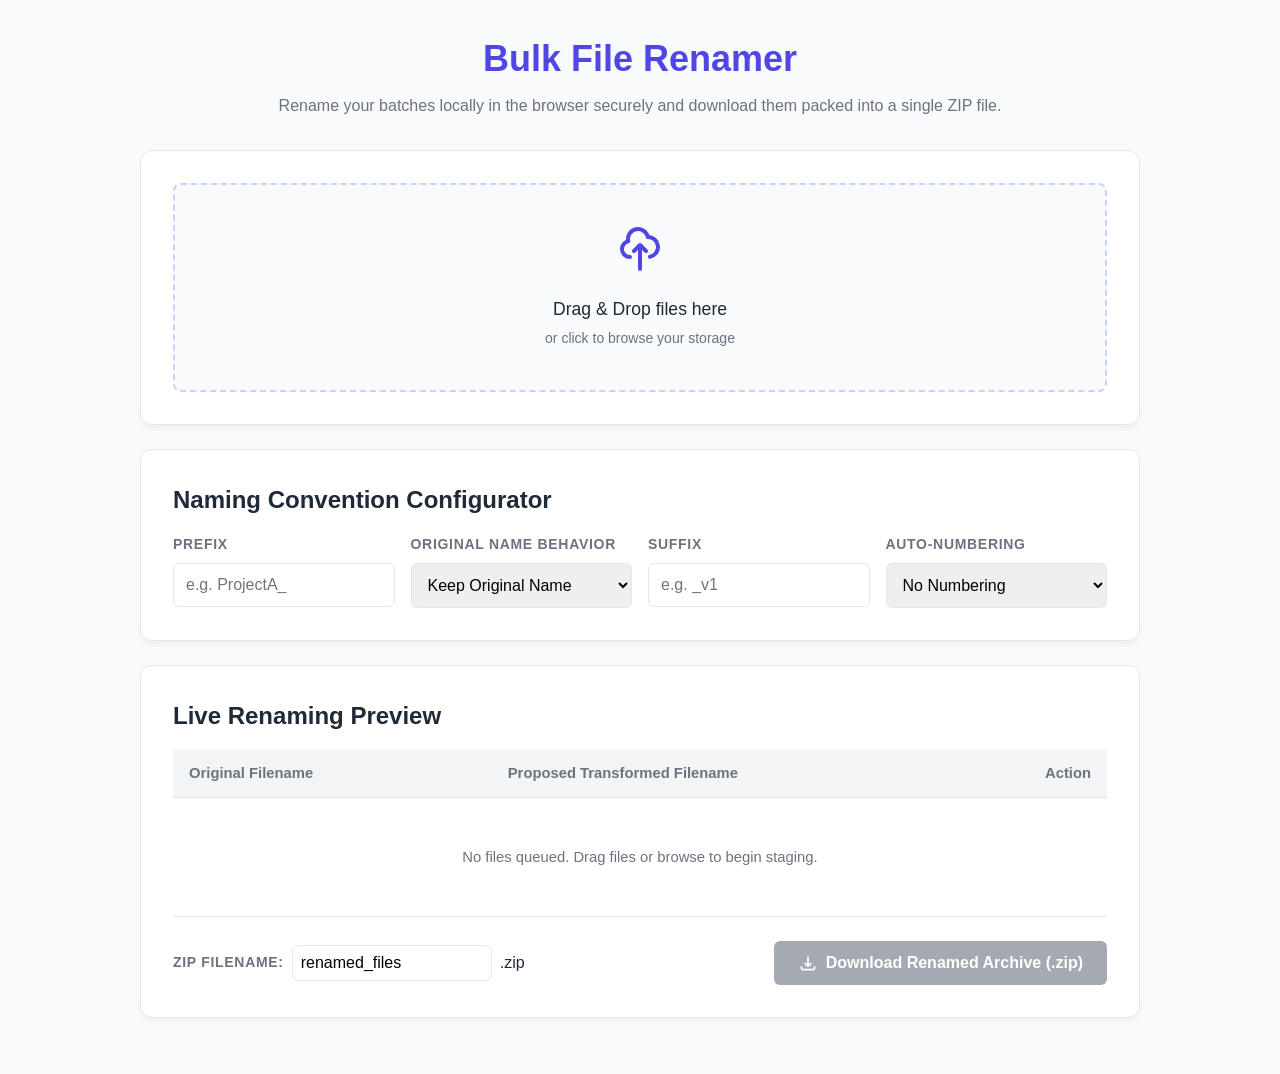
==== index.html @ eba9350d "first commit" ====
<!DOCTYPE html>
<html lang="en">
<head>
    <meta charset="UTF-8">
    <meta name="viewport" content="width=device-width, initial-scale=1.0">
    <title>Bulk File Renamer</title>
    <!-- Linked Stylesheet Module -->
    <link rel="stylesheet" href="./css/style.css">
    <!-- Include JSZip library to bundle renamed files -->
    <script src="./lib/jszip.min.js"></script>
</head>
<body>

<div class="container">
    <header>
        <h1>Bulk File Renamer</h1>
        <p>Rename your batches locally in the browser securely and download them packed into a single ZIP file.</p>
    </header>

    <!-- Upload Section -->
    <div class="card">
        <div class="drop-zone" id="drop-zone">
            <svg xmlns="http://w3.org" fill="none" viewBox="0 0 24 24" stroke="currentColor">
                <path stroke-linecap="round" stroke-linejoin="round" stroke-width="2" d="M7 16a4 4 0 01-.88-7.903A5 5 0 1115.9 6L16 6a5 5 0 011 9.9M15 13l-3-3m0 0l-3 3m3-3v12" />
            </svg>
            <p>Drag & Drop files here</p>
            <span>or click to browse your storage</span>
            <input type="file" id="file-input" multiple>
        </div>
    </div>

    <!-- Configuration Section -->
    <div class="card">
        <h2>Naming Convention Configurator</h2>
        <div class="pattern-grid">
            <div class="input-group">
                <label for="prefix-input">Prefix</label>
                <input type="text" id="prefix-input" placeholder="e.g. ProjectA_">
            </div>
            <div class="input-group">
                <label for="name-behavior">Original Name Behavior</label>
                <select id="name-behavior">
                    <option value="keep">Keep Original Name</option>
                    <option value="replace">Replace Name Entirely</option>
                    <option value="empty">Leave Blank / Clear Name</option>
                </select>
            </div>
            <div class="input-group" id="custom-name-wrapper" style="display: none;">
                <label for="custom-name-input">New Base Name</label>
                <input type="text" id="custom-name-input" placeholder="e.g. document">
            </div>
            <div class="input-group">
                <label for="suffix-input">Suffix</label>
                <input type="text" id="suffix-input" placeholder="e.g. _v1">
            </div>
            <div class="input-group">
                <label for="numbering-toggle">Auto-Numbering</label>
                <select id="numbering-toggle">
                    <option value="none">No Numbering</option>
                    <option value="suffix">Append to Suffix</option>
                    <option value="prefix">Prepend to Prefix</option>
                </select>
            </div>
        </div>
    </div>

    <!-- Live Preview Workspace -->
        <!-- Live Preview Workspace -->
    <div class="card">
        <div style="display: flex; justify-content: space-between; align-items: center;">
            <h2>Live Renaming Preview</h2>
            <button class="btn btn-danger" id="clear-btn" style="display: none; padding: 0.5rem 1rem; font-size: 0.875rem;">Clear All</button>
        </div>
        
        <div class="table-container">
            <table id="preview-table">
                <thead>
                    <tr>
                        <th>Original Filename</th>
                        <th>Proposed Transformed Filename</th>
                        <th class="action-column">Action</th>
                    </tr>
                </thead>
                <tbody id="preview-body">
                    <tr>
                        <td colspan="3" class="empty-state">No files queued. Drag files or browse to begin staging.</td>
                    </tr>
                </tbody>
            </table>
        </div>

        <div class="actions-bar">
            <div class="input-group" style="flex-direction: row; align-items: center; gap: 0.5rem;">
                <label for="zip-name" style="margin-bottom: 0;">ZIP Filename:</label>
                <input type="text" id="zip-name" value="renamed_files" style="padding: 0.5rem; max-width: 200px;">
                <span>.zip</span>
            </div>
            <button class="btn" id="download-btn" disabled>
                <svg style="width:20px;height:20px" viewBox="0 0 24 24" fill="none" stroke="currentColor" stroke-width="2"><path d="M4 16v1a3 3 0 003 3h10a3 3 0 003-3v-1m-4-4l-4 4m0 0l-4-4m4 4V4"/></svg>
                Download Renamed Archive (.zip)
            </button>
        </div>
    </div>
</div>

<!-- Linked Script Logic Module -->
<script src="./js/app.js"></script>
</body>
</html>
---- css/style.css ----
:root {
    --primary: #4f46e5;
    --primary-hover: #4338ca;
    --bg: #f9fafb;
    --card-bg: #ffffff;
    --text: #1f2937;
    --text-muted: #6b7280;
    --border: #e5e7eb;
    --accent: #e0e7ff;
}

* {
    box-sizing: border-box;
    margin: 0;
    padding: 0;
    font-family: -apple-system, BlinkMacSystemFont, "Segoe UI", Roboto, Helvetica, Arial, sans-serif;
}

body {
    background-color: var(--bg);
    color: var(--text);
    padding: 2rem;
    line-height: 1.5;
}

.container {
    max-width: 1000px;
    margin: 0 auto;
}

header {
    margin-bottom: 2rem;
    text-align: center;
}

header h1 {
    font-size: 2.25rem;
    color: var(--primary);
    margin-bottom: 0.5rem;
}

header p {
    color: var(--text-muted);
}

.card {
    background: var(--card-bg);
    border: 1px solid var(--border);
    border-radius: 12px;
    padding: 2rem;
    box-shadow: 0 4px 6px -1px rgba(0, 0, 0, 0.05);
    margin-bottom: 1.5rem;
}

/* Drag and Drop Zone */
.drop-zone {
    border: 2px dashed #c7d2fe;
    background: #f8fafc;
    border-radius: 8px;
    padding: 2.5rem;
    text-align: center;
    cursor: pointer;
    transition: all 0.2s ease;
}

.drop-zone:hover, .drop-zone.drag-over {
    border-color: var(--primary);
    background: var(--accent);
}

.drop-zone svg {
    width: 48px;
    height: 48px;
    color: var(--primary);
    margin-bottom: 1rem;
}

.drop-zone p {
    font-size: 1.1rem;
    font-weight: 500;
    margin-bottom: 0.25rem;
}

.drop-zone span {
    font-size: 0.875rem;
    color: var(--text-muted);
}

#file-input {
    display: none;
}

/* Naming Convention Form */
.pattern-grid {
    display: grid;
    grid-template-columns: repeat(auto-fit, minmax(200px, 1fr));
    gap: 1rem;
    margin-top: 1rem;
}

.input-group {
    display: flex;
    flex-direction: column;
    gap: 0.5rem;
}

.input-group label {
    font-size: 0.875rem;
    font-weight: 600;
    color: var(--text-muted);
    text-transform: uppercase;
    letter-spacing: 0.05em;
}

.input-group input, .input-group select {
    padding: 0.75rem;
    border: 1px solid var(--border);
    border-radius: 6px;
    font-size: 1rem;
    outline: none;
    transition: border-color 0.2s;
}

.input-group input:focus, .input-group select:focus {
    border-color: var(--primary);
    box-shadow: 0 0 0 3px rgba(79, 70, 229, 0.1);
}

/* Actions block */
.actions-bar {
    display: flex;
    justify-content: space-between;
    align-items: center;
    flex-wrap: wrap;
    gap: 1rem;
    margin-top: 1.5rem;
}

.btn {
    background-color: var(--primary);
    color: white;
    padding: 0.75rem 1.5rem;
    border: none;
    border-radius: 6px;
    font-size: 1rem;
    font-weight: 600;
    cursor: pointer;
    transition: background-color 0.2s;
    display: inline-flex;
    align-items: center;
    gap: 0.5rem;
}

.btn:hover {
    background-color: var(--primary-hover);
}

.btn:disabled {
    background-color: var(--text-muted);
    cursor: not-allowed;
    opacity: 0.6;
}

.btn-danger {
    background-color: #ef4444;
}

.btn-danger:hover {
    background-color: #dc2626;
}

/* Table Styling for Live Preview */
.table-container {
    overflow-x: auto;
    margin-top: 1rem;
}

table {
    width: 100%;
    border-collapse: collapse;
    text-align: left;
    font-size: 0.925rem;
}

th, td {
    padding: 0.75rem 1rem;
    border-bottom: 1px solid var(--border);
}

th {
    background-color: #f3f4f6;
    font-weight: 600;
    color: var(--text-muted);
}

tr:hover {
    background-color: #f9fafb;
}

.old-name {
    color: var(--text-muted);
    font-family: monospace;
}

.new-name {
    color: #059669;
    font-family: monospace;
    font-weight: 600;
}

.empty-state {
    text-align: center;
    padding: 3rem;
    color: var(--text-muted);
}

/* Individual Removal Controls */
.btn-text-danger {
    background: transparent;
    color: #ef4444;
    border: none;
    font-size: 0.875rem;
    font-weight: 500;
    cursor: pointer;
    padding: 0.25rem 0.5rem;
    border-radius: 4px;
    transition: background-color 0.2s;
    display: inline-flex;
    align-items: center;
}

.btn-text-danger:hover {
    background-color: #fee2e2;
}

th.action-column, td.action-column {
    text-align: right;
    width: 80px;
}
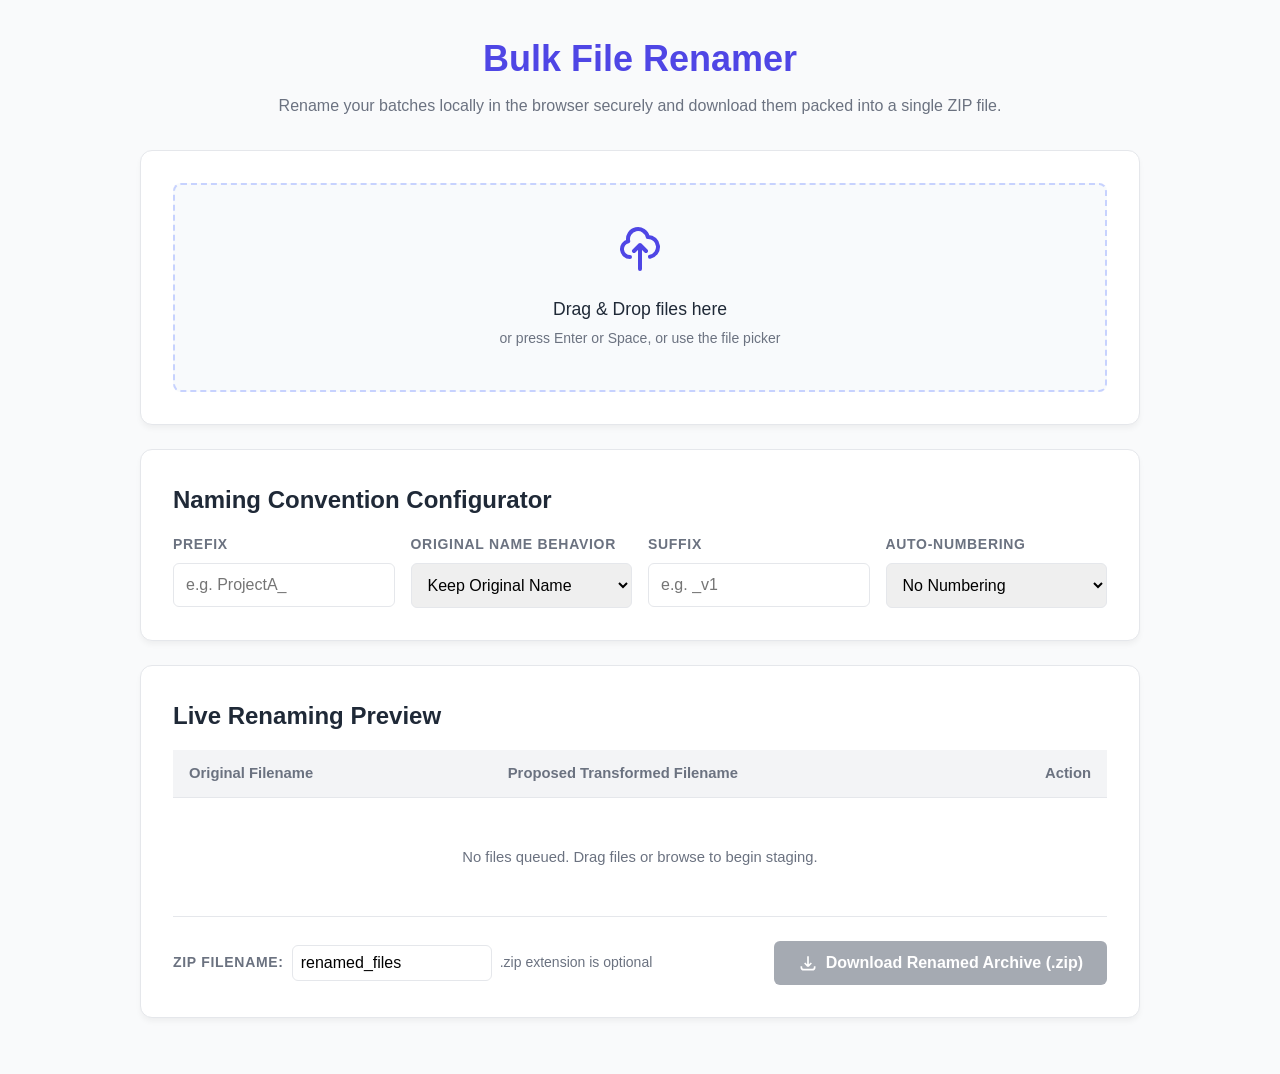
==== commit 0195be4a: "Agentic coding finished." ====
--- a/index.html
+++ b/index.html
@@ -19,15 +19,17 @@
 
     <!-- Upload Section -->
     <div class="card">
-        <div class="drop-zone" id="drop-zone">
-            <svg xmlns="http://w3.org" fill="none" viewBox="0 0 24 24" stroke="currentColor">
+        <input type="file" id="file-input" class="visually-hidden" multiple aria-label="Choose files to rename">
+        <div class="drop-zone" id="drop-zone" role="button" tabindex="0" aria-controls="file-input" aria-describedby="upload-help">
+            <svg xmlns="http://www.w3.org/2000/svg" fill="none" viewBox="0 0 24 24" stroke="currentColor" aria-hidden="true">
                 <path stroke-linecap="round" stroke-linejoin="round" stroke-width="2" d="M7 16a4 4 0 01-.88-7.903A5 5 0 1115.9 6L16 6a5 5 0 011 9.9M15 13l-3-3m0 0l-3 3m3-3v12" />
             </svg>
             <p>Drag & Drop files here</p>
-            <span>or click to browse your storage</span>
-            <input type="file" id="file-input" multiple>
+            <span id="upload-help">or press Enter or Space, or use the file picker</span>
         </div>
     </div>
+    <p id="status-message" class="visually-hidden" role="status" aria-live="polite" aria-atomic="true"></p>
+    <p id="error-message" class="error-message" role="alert" aria-live="assertive" hidden></p>
 
     <!-- Configuration Section -->
     <div class="card">
@@ -45,7 +47,7 @@
                     <option value="empty">Leave Blank / Clear Name</option>
                 </select>
             </div>
-            <div class="input-group" id="custom-name-wrapper" style="display: none;">
+            <div class="input-group" id="custom-name-wrapper" hidden>
                 <label for="custom-name-input">New Base Name</label>
                 <input type="text" id="custom-name-input" placeholder="e.g. document">
             </div>
@@ -65,20 +67,20 @@
     </div>
 
     <!-- Live Preview Workspace -->
-        <!-- Live Preview Workspace -->
     <div class="card">
-        <div style="display: flex; justify-content: space-between; align-items: center;">
+        <div class="preview-header">
             <h2>Live Renaming Preview</h2>
-            <button class="btn btn-danger" id="clear-btn" style="display: none; padding: 0.5rem 1rem; font-size: 0.875rem;">Clear All</button>
+            <button class="btn btn-danger btn-compact" id="clear-btn" hidden>Clear All</button>
         </div>
         
         <div class="table-container">
             <table id="preview-table">
+                <caption class="visually-hidden">Original and transformed filenames in the rename queue</caption>
                 <thead>
                     <tr>
-                        <th>Original Filename</th>
-                        <th>Proposed Transformed Filename</th>
-                        <th class="action-column">Action</th>
+                        <th id="original-filename-heading" scope="col">Original Filename</th>
+                        <th id="transformed-filename-heading" scope="col">Proposed Transformed Filename</th>
+                        <th id="action-heading" class="action-column" scope="col">Action</th>
                     </tr>
                 </thead>
                 <tbody id="preview-body">
@@ -90,13 +92,13 @@
         </div>
 
         <div class="actions-bar">
-            <div class="input-group" style="flex-direction: row; align-items: center; gap: 0.5rem;">
-                <label for="zip-name" style="margin-bottom: 0;">ZIP Filename:</label>
-                <input type="text" id="zip-name" value="renamed_files" style="padding: 0.5rem; max-width: 200px;">
-                <span>.zip</span>
+            <div class="input-group zip-name-group">
+                <label for="zip-name">ZIP Filename:</label>
+                <input type="text" id="zip-name" class="zip-name-input" value="renamed_files" aria-describedby="zip-name-help">
+                <span id="zip-name-help">.zip extension is optional</span>
             </div>
             <button class="btn" id="download-btn" disabled>
-                <svg style="width:20px;height:20px" viewBox="0 0 24 24" fill="none" stroke="currentColor" stroke-width="2"><path d="M4 16v1a3 3 0 003 3h10a3 3 0 003-3v-1m-4-4l-4 4m0 0l-4-4m4 4V4"/></svg>
+                <svg class="download-icon" viewBox="0 0 24 24" fill="none" stroke="currentColor" stroke-width="2"><path d="M4 16v1a3 3 0 003 3h10a3 3 0 003-3v-1m-4-4l-4 4m0 0l-4-4m4 4V4"/></svg>
                 Download Renamed Archive (.zip)
             </button>
         </div>
--- a/css/style.css
+++ b/css/style.css
@@ -63,9 +63,24 @@
     transition: all 0.2s ease;
 }
 
-.drop-zone:hover, .drop-zone.drag-over {
+.drop-zone:hover:not([aria-disabled="true"]), .drop-zone.drag-over, .drop-zone:focus-visible {
     border-color: var(--primary);
     background: var(--accent);
+}
+
+.drop-zone:focus-visible, #file-input:focus-visible + .drop-zone {
+    outline: 3px solid rgba(79, 70, 229, 0.35);
+    outline-offset: 3px;
+}
+
+.btn:focus-visible, .btn-text-danger:focus-visible {
+    outline: 3px solid rgba(79, 70, 229, 0.4);
+    outline-offset: 3px;
+}
+
+.drop-zone[aria-disabled="true"] {
+    cursor: wait;
+    opacity: 0.7;
 }
 
 .drop-zone svg {
@@ -86,8 +101,41 @@
     color: var(--text-muted);
 }
 
-#file-input {
+.visually-hidden {
+    position: absolute;
+    width: 1px;
+    height: 1px;
+    padding: 0;
+    margin: -1px;
+    overflow: hidden;
+    clip: rect(0, 0, 0, 0);
+    white-space: nowrap;
+    border: 0;
+}
+
+#custom-name-wrapper[hidden], #clear-btn[hidden] {
     display: none;
+}
+
+.error-message:not([hidden]) {
+    max-width: 1000px;
+    margin: 0 auto 1rem;
+    padding: 0.75rem 1rem;
+    border: 1px solid #fecaca;
+    border-radius: 6px;
+    background: #fef2f2;
+    color: #b91c1c;
+}
+
+.preview-header {
+    display: flex;
+    justify-content: space-between;
+    align-items: center;
+}
+
+.btn-compact {
+    padding: 0.5rem 1rem;
+    font-size: 0.875rem;
 }
 
 /* Naming Convention Form */
@@ -134,6 +182,31 @@
     flex-wrap: wrap;
     gap: 1rem;
     margin-top: 1.5rem;
+}
+
+.zip-name-group {
+    flex-direction: row;
+    align-items: center;
+    gap: 0.5rem;
+}
+
+.zip-name-group label {
+    margin-bottom: 0;
+}
+
+.zip-name-group input.zip-name-input {
+    padding: 0.5rem;
+    max-width: 200px;
+}
+
+.zip-name-group span {
+    font-size: 0.875rem;
+    color: var(--text-muted);
+}
+
+.download-icon {
+    width: 20px;
+    height: 20px;
 }
 
 .btn {
@@ -233,6 +306,12 @@
     background-color: #fee2e2;
 }
 
+.btn-text-danger:disabled {
+    color: var(--text-muted);
+    cursor: not-allowed;
+    opacity: 0.6;
+}
+
 th.action-column, td.action-column {
     text-align: right;
     width: 80px;
